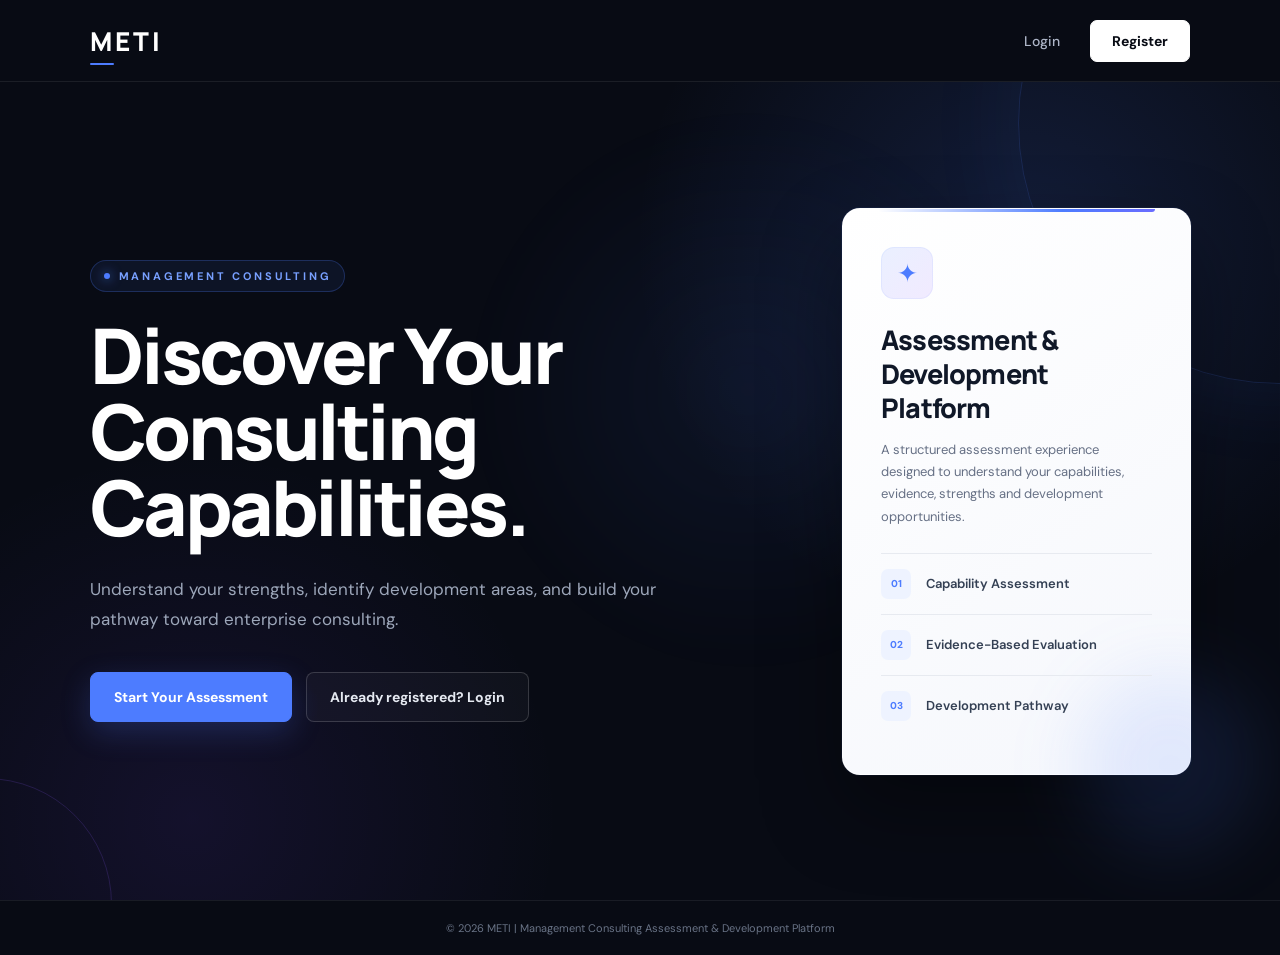
==== frontend/index.html @ 6ff43db6 "Initial commit - METI Assessment Platform" ====
<!DOCTYPE html>
<html lang="en">
<head>
    <meta charset="UTF-8">

    <meta name="viewport"
          content="width=device-width, initial-scale=1.0">

    <title>METI | Management Consulting Assessment</title>

    <link rel="stylesheet" href="style.css">
</head>

<body>

    <!-- Navigation -->
    <nav class="navbar">

        <div class="logo">
            METI
        </div>

        <div class="nav-links">
            <a href="login.html">Login</a>
            <a href="register.html" class="nav-button">
                Register
            </a>
        </div>

    </nav>


    <!-- Hero Section -->
    <main class="hero">

        <section class="hero-content">

            <p class="eyebrow">
                MANAGEMENT CONSULTING
            </p>

            <h1>
                Discover Your<br>
                Consulting Capabilities.
            </h1>

            <p class="hero-description">
                Understand your strengths, identify development
                areas, and build your pathway toward enterprise
                consulting.
            </p>

            <div class="hero-buttons">

                <a href="register.html" class="primary-button">
                    Start Your Assessment
                </a>

                <a href="login.html" class="secondary-button">
                    Already registered? Login
                </a>

            </div>

        </section>


        <!-- Right side information -->
        <section class="hero-card">

            <div class="card-icon">
                ✦
            </div>

            <h2>
                Assessment &<br>
                Development Platform
            </h2>

            <p>
                A structured assessment experience designed
                to understand your capabilities, evidence,
                strengths and development opportunities.
            </p>

            <div class="card-items">

                <div>
                    <strong>01</strong>
                    <span>Capability Assessment</span>
                </div>

                <div>
                    <strong>02</strong>
                    <span>Evidence-Based Evaluation</span>
                </div>

                <div>
                    <strong>03</strong>
                    <span>Development Pathway</span>
                </div>

            </div>

        </section>

    </main>


    <!-- Footer -->
    <footer>

        <p>
            © 2026 METI | Management Consulting
            Assessment & Development Platform
        </p>

    </footer>

</body>
</html>
---- frontend/style.css ----
/* =========================================================
   METI — LIGHT + DARK PREMIUM CONSULTING THEME
========================================================= */

@import url('https://fonts.googleapis.com/css2?family=DM+Sans:wght@400;500;600;700&family=Manrope:wght@500;600;700;800&display=swap');


/* =========================================================
   RESET
========================================================= */

* {
    margin: 0;
    padding: 0;
    box-sizing: border-box;
}

html {
    scroll-behavior: smooth;
}

body {
    font-family: "DM Sans", Arial, sans-serif;
    background: #080b14;
    color: #ffffff;
    min-height: 100vh;
    overflow-x: hidden;
}


/* =========================================================
   NAVBAR
========================================================= */

.navbar {
    height: 82px;

    display: flex;
    align-items: center;
    justify-content: space-between;

    padding: 0 7%;

    background: #080b14;

    border-bottom: 1px solid rgba(255,255,255,0.08);

    position: relative;
    z-index: 20;
}

.logo {
    font-family: "Manrope", sans-serif;

    font-size: 26px;

    font-weight: 800;

    letter-spacing: 3px;

    color: #ffffff;

    position: relative;
}


/* Small blue line under logo */

.logo::after {
    content: "";

    position: absolute;

    left: 0;
    bottom: -6px;

    width: 24px;
    height: 2px;

    background: #4d7cff;

    border-radius: 5px;
}


.nav-links {
    display: flex;

    align-items: center;

    gap: 30px;
}

.nav-links a {
    text-decoration: none;

    color: #aeb6c8;

    font-size: 14px;

    font-weight: 500;

    transition: 0.25s ease;
}

.nav-links a:hover {
    color: #ffffff;
}


/* Register button */

.nav-button {
    padding: 11px 21px;

    border-radius: 7px;

    background: #ffffff;

    color: #080b14 !important;

    font-weight: 700 !important;

    border: 1px solid #ffffff;

    transition: 0.25s ease;
}

.nav-button:hover {
    background: #4d7cff;

    border-color: #4d7cff;

    color: #ffffff !important;

    transform: translateY(-2px);
}


/* =========================================================
   HERO
========================================================= */

.hero {

    min-height: calc(100vh - 82px);

    display: flex;

    align-items: center;

    justify-content: space-between;

    gap: 90px;

    padding: 80px 7%;

    position: relative;

    overflow: hidden;

    background:
        radial-gradient(
            circle at 80% 20%,
            rgba(77,124,255,0.16),
            transparent 32%
        ),
        radial-gradient(
            circle at 15% 90%,
            rgba(125,72,255,0.10),
            transparent 28%
        ),
        #080b14;
}


/* =========================================================
   BACKGROUND GLOW
========================================================= */

.hero::before {

    content: "";

    position: absolute;

    width: 520px;
    height: 520px;

    right: -260px;
    top: -220px;

    border-radius: 50%;

    border: 1px solid rgba(77,124,255,0.16);

    box-shadow:
        0 0 100px rgba(77,124,255,0.08);

    pointer-events: none;
}


.hero::after {

    content: "";

    position: absolute;

    width: 250px;
    height: 250px;

    left: -140px;
    bottom: -130px;

    border-radius: 50%;

    border: 1px solid rgba(140,91,255,0.18);

    pointer-events: none;
}


/* =========================================================
   HERO CONTENT
========================================================= */

.hero-content {

    max-width: 670px;

    position: relative;

    z-index: 2;
}


/* =========================================================
   EYEBROW
========================================================= */

.eyebrow {

    display: inline-flex;

    align-items: center;

    gap: 9px;

    padding: 8px 13px;

    margin-bottom: 25px;

    border-radius: 30px;

    border: 1px solid rgba(77,124,255,0.25);

    background: rgba(77,124,255,0.08);

    color: #78a0ff;

    font-size: 11px;

    font-weight: 700;

    letter-spacing: 2.8px;
}

.eyebrow::before {

    content: "";

    width: 6px;
    height: 6px;

    border-radius: 50%;

    background: #4d7cff;

    box-shadow: 0 0 12px #4d7cff;
}


/* =========================================================
   MAIN HEADING
========================================================= */

.hero h1 {

    font-family: "Manrope", sans-serif;

    font-size: clamp(50px, 6vw, 82px);

    line-height: 0.99;

    letter-spacing: -3.5px;

    font-weight: 800;

    color: #ffffff;

    margin-bottom: 30px;
}


/* Blue accent word effect */

.hero h1::first-line {
    color: #ffffff;
}


.hero-description {

    max-width: 610px;

    font-size: 17px;

    line-height: 1.75;

    color: #9da7ba;

    margin-bottom: 38px;
}


/* =========================================================
   BUTTONS
========================================================= */

.hero-buttons {

    display: flex;

    align-items: center;

    gap: 14px;

    flex-wrap: wrap;
}


.primary-button,
.secondary-button {

    min-height: 50px;

    display: inline-flex;

    align-items: center;

    justify-content: center;

    padding: 0 23px;

    border-radius: 8px;

    text-decoration: none;

    font-size: 14px;

    font-weight: 700;

    transition: all 0.25s ease;
}


/* Main CTA */

.primary-button {

    background: #4d7cff;

    color: #ffffff;

    border: 1px solid #4d7cff;

    box-shadow:
        0 10px 30px rgba(77,124,255,0.22);
}

.primary-button:hover {

    background: #638dff;

    transform: translateY(-3px);

    box-shadow:
        0 15px 35px rgba(77,124,255,0.30);
}


/* Secondary CTA */

.secondary-button {

    background: rgba(255,255,255,0.03);

    color: #e5e9f1;

    border: 1px solid rgba(255,255,255,0.16);

    backdrop-filter: blur(10px);
}

.secondary-button:hover {

    background: rgba(255,255,255,0.08);

    border-color: rgba(255,255,255,0.30);

    transform: translateY(-2px);
}


/* =========================================================
   RIGHT SIDE CARD
========================================================= */

.hero-card {

    width: 420px;

    padding: 38px;

    position: relative;

    z-index: 3;

    background:
        linear-gradient(
            145deg,
            #ffffff 0%,
            #f5f7fc 100%
        );

    color: #101828;

    border: 1px solid rgba(255,255,255,0.8);

    border-radius: 18px;

    box-shadow:
        0 35px 80px rgba(0,0,0,0.38),
        0 0 0 1px rgba(77,124,255,0.08);

    transform: translateY(0);

    transition: 0.3s ease;
}

.hero-card:hover {

    transform: translateY(-6px);

    box-shadow:
        0 45px 90px rgba(0,0,0,0.45),
        0 0 45px rgba(77,124,255,0.08);
}


/* Blue glow behind card */

.hero-card::after {

    content: "";

    position: absolute;

    width: 180px;
    height: 180px;

    right: -70px;
    bottom: -80px;

    border-radius: 50%;

    background: rgba(77,124,255,0.12);

    filter: blur(35px);

    z-index: -1;
}


/* =========================================================
   CARD TOP ICON
========================================================= */

.card-icon {

    width: 52px;
    height: 52px;

    display: flex;

    align-items: center;
    justify-content: center;

    border-radius: 13px;

    background:
        linear-gradient(
            135deg,
            #eaf0ff,
            #f1eaff
        );

    color: #4d7cff;

    font-size: 25px;

    margin-bottom: 24px;

    box-shadow:
        inset 0 0 0 1px rgba(77,124,255,0.08);
}


/* =========================================================
   CARD HEADING
========================================================= */

.hero-card h2 {

    font-family: "Manrope", sans-serif;

    font-size: 27px;

    line-height: 1.25;

    letter-spacing: -0.8px;

    font-weight: 800;

    color: #101828;

    margin-bottom: 15px;
}


.hero-card > p {

    font-size: 13px;

    line-height: 1.7;

    color: #667085;

    margin-bottom: 25px;
}


/* =========================================================
   CARD ITEMS
========================================================= */

.card-items {

    display: flex;

    flex-direction: column;

    gap: 0;
}


.card-items div {

    display: flex;

    align-items: center;

    gap: 15px;

    padding: 15px 0;

    border-top: 1px solid #e7eaf0;
}


.card-items strong {

    width: 30px;
    height: 30px;

    flex-shrink: 0;

    display: flex;

    align-items: center;
    justify-content: center;

    border-radius: 7px;

    background: #eef3ff;

    color: #4d7cff;

    font-size: 10px;

    font-weight: 800;
}


.card-items span {

    color: #344054;

    font-size: 13px;

    font-weight: 600;
}


/* =========================================================
   PREMIUM ACCENT LINE
========================================================= */

.hero-card::before {

    content: "";

    position: absolute;

    top: 0;
    left: 35px;
    right: 35px;

    height: 3px;

    background:
        linear-gradient(
            90deg,
            #4d7cff,
            #875cff
        );

    border-radius: 0 0 8px 8px;
}


/* =========================================================
   FOOTER
========================================================= */

footer {

    padding: 20px 7%;

    text-align: center;

    background: #080b14;

    border-top: 1px solid rgba(255,255,255,0.07);

    color: #697386;

    font-size: 11px;
}


/* =========================================================
   RESPONSIVE — TABLET
========================================================= */

@media (max-width: 1000px) {

    .hero {

        flex-direction: column;

        align-items: flex-start;

        gap: 55px;

        padding-top: 65px;
    }

    .hero-card {

        width: 100%;

        max-width: 520px;

        align-self: center;
    }
}


/* =========================================================
   RESPONSIVE — MOBILE
========================================================= */

@media (max-width: 600px) {

    .navbar {

        height: 70px;

        padding: 0 5%;
    }

    .logo {

        font-size: 22px;
    }

    .nav-links {

        gap: 13px;
    }

    .nav-links a {

        font-size: 12px;
    }

    .nav-button {

        padding: 9px 14px;
    }

    .hero {

        padding: 55px 5%;

        min-height: auto;
    }

    .hero h1 {

        font-size: 49px;

        letter-spacing: -2px;
    }

    .hero-description {

        font-size: 15px;
    }

    .hero-card {

        padding: 30px;

        border-radius: 15px;
    }

    .hero-card h2 {

        font-size: 24px;
    }

    .hero-buttons {

        width: 100%;

        flex-direction: column;

        align-items: stretch;
    }

    .primary-button,
    .secondary-button {

        width: 100%;
    }
}

/* =========================================================
   PREMIUM BACKGROUND ANIMATIONS
========================================================= */


/* ---------------------------------------------------------
   ANIMATED GRID
--------------------------------------------------------- */

body::before {

    content: "";

    position: fixed;

    inset: 0;

    pointer-events: none;

    z-index: 0;

    opacity: 0.16;

    background-image:
        linear-gradient(
            rgba(77, 124, 255, 0.08) 1px,
            transparent 1px
        ),
        linear-gradient(
            90deg,
            rgba(77, 124, 255, 0.08) 1px,
            transparent 1px
        );

    background-size: 70px 70px;

    mask-image: linear-gradient(
        to bottom,
        black 0%,
        transparent 85%
    );

    animation: gridMove 18s linear infinite;
}


@keyframes gridMove {

    0% {
        transform: translateY(0);
    }

    100% {
        transform: translateY(70px);
    }
}


/* ---------------------------------------------------------
   SLOW MOVING AMBIENT GLOW
--------------------------------------------------------- */

body::after {

    content: "";

    position: fixed;

    width: 600px;
    height: 600px;

    border-radius: 50%;

    top: 10%;
    left: 35%;

    pointer-events: none;

    z-index: 0;

    background:
        radial-gradient(
            circle,
            rgba(77, 124, 255, 0.08),
            transparent 65%
        );

    filter: blur(20px);

    animation: ambientGlow 12s ease-in-out infinite alternate;
}


@keyframes ambientGlow {

    0% {
        transform: translate(-120px, -40px) scale(0.9);
        opacity: 0.5;
    }

    50% {
        transform: translate(80px, 60px) scale(1.1);
        opacity: 0.9;
    }

    100% {
        transform: translate(-30px, 100px) scale(0.95);
        opacity: 0.6;
    }
}


/* =========================================================
   HERO — ANIMATED RINGS
========================================================= */

.hero::before {

    animation:
        ringFloat 14s ease-in-out infinite,
        ringRotate 30s linear infinite;

    transform-origin: center;
}


@keyframes ringFloat {

    0% {
        transform: translate(0, 0) scale(1);
    }

    50% {
        transform: translate(-40px, 35px) scale(1.08);
    }

    100% {
        transform: translate(0, 0) scale(1);
    }
}


@keyframes ringRotate {

    from {
        rotate: 0deg;
    }

    to {
        rotate: 360deg;
    }
}


/* =========================================================
   SECOND FLOATING RING
========================================================= */

.hero::after {

    animation: secondRing 10s ease-in-out infinite alternate;

}


@keyframes secondRing {

    0% {
        transform: translate(0, 0) scale(1);
        opacity: 0.35;
    }

    50% {
        transform: translate(80px, -40px) scale(1.15);
        opacity: 0.65;
    }

    100% {
        transform: translate(20px, 30px) scale(0.9);
        opacity: 0.3;
    }
}


/* =========================================================
   HERO CARD — FLOATING ANIMATION
========================================================= */

.hero-card {

    animation: cardFloat 6s ease-in-out infinite;
}


@keyframes cardFloat {

    0% {
        transform: translateY(0);
    }

    50% {
        transform: translateY(-8px);
    }

    100% {
        transform: translateY(0);
    }
}


/* ---------------------------------------------------------
   Stop floating when user hovers
--------------------------------------------------------- */

.hero-card:hover {

    animation-play-state: paused;

    transform: translateY(-8px);
}


/* =========================================================
   CARD TOP LINE — MOVING LIGHT
========================================================= */

.hero-card::before {

    background:
        linear-gradient(
            90deg,
            transparent,
            #4d7cff,
            #875cff,
            transparent
        );

    background-size: 200% 100%;

    animation: lightSweep 3s linear infinite;
}


@keyframes lightSweep {

    0% {
        background-position: 200% 0;
    }

    100% {
        background-position: -200% 0;
    }
}


/* =========================================================
   ICON — SOFT PULSE
========================================================= */

.card-icon {

    animation: iconPulse 4s ease-in-out infinite;
}


@keyframes iconPulse {

    0% {
        box-shadow:
            0 0 0 0 rgba(77, 124, 255, 0.12);
    }

    50% {
        box-shadow:
            0 0 0 10px rgba(77, 124, 255, 0);
    }

    100% {
        box-shadow:
            0 0 0 0 rgba(77, 124, 255, 0);
    }
}


/* =========================================================
   EYEBROW DOT — PULSE
========================================================= */

.eyebrow::before {

    animation: dotPulse 2s ease-in-out infinite;
}


@keyframes dotPulse {

    0%,
    100% {
        transform: scale(1);

        opacity: 1;

        box-shadow:
            0 0 8px #4d7cff;
    }

    50% {
        transform: scale(1.6);

        opacity: 0.5;

        box-shadow:
            0 0 18px #4d7cff;
    }
}


/* =========================================================
   PRIMARY BUTTON — SOFT GLOW
========================================================= */

.primary-button {

    position: relative;

    overflow: hidden;
}


/* Moving shine */

.primary-button::after {

    content: "";

    position: absolute;

    top: 0;
    left: -120%;

    width: 70%;
    height: 100%;

    background:
        linear-gradient(
            90deg,
            transparent,
            rgba(255,255,255,0.22),
            transparent
        );

    transform: skewX(-20deg);

    animation: buttonShine 4s ease-in-out infinite;
}


@keyframes buttonShine {

    0% {
        left: -120%;
    }

    35% {
        left: 130%;
    }

    100% {
        left: 130%;
    }
}


/* =========================================================
   HEADING SUBTLE ENTRY
========================================================= */

.hero-content {

    animation: heroEntry 1s ease-out both;
}


@keyframes heroEntry {

    from {
        opacity: 0;

        transform:
            translateY(25px);
    }

    to {
        opacity: 1;

        transform:
            translateY(0);
    }
}


/* =========================================================
   CARD ENTRY
========================================================= */

.hero-card {

    animation:
        cardEntry 1s ease-out 0.25s both,
        cardFloat 6s ease-in-out 1.25s infinite;
}


@keyframes cardEntry {

    from {
        opacity: 0;

        transform:
            translateY(35px)
            scale(0.96);
    }

    to {
        opacity: 1;

        transform:
            translateY(0)
            scale(1);
    }
}


/* =========================================================
   CARD ITEMS HOVER
========================================================= */

.card-items div {

    transition:
        background 0.25s ease,
        padding-left 0.25s ease;
}


.card-items div:hover {

    background: rgba(77, 124, 255, 0.035);

    padding-left: 8px;
}


/* =========================================================
   SECONDARY BUTTON GLASS EFFECT
========================================================= */

.secondary-button {

    position: relative;

    overflow: hidden;
}


.secondary-button::before {

    content: "";

    position: absolute;

    inset: 0;

    background:
        linear-gradient(
            120deg,
            transparent 20%,
            rgba(255,255,255,0.08),
            transparent 80%
        );

    transform: translateX(-100%);

    transition: 0.5s ease;
}


.secondary-button:hover::before {

    transform: translateX(100%);
}


/* =========================================================
   REDUCED MOTION ACCESSIBILITY
========================================================= */

@media (prefers-reduced-motion: reduce) {

    *,
    *::before,
    *::after {

        animation-duration: 0.01ms !important;

        animation-iteration-count: 1 !important;

        scroll-behavior: auto !important;

        transition-duration: 0.01ms !important;
    }
}

/* =========================================================
   AUTHENTICATION PAGES / Register page css

========================================================= */


/* ---------------------------------------------------------
   AUTH PAGE
--------------------------------------------------------- */

.auth-page {
    background:
        radial-gradient(
            circle at 15% 40%,
            rgba(77,124,255,0.10),
            transparent 30%
        ),
        radial-gradient(
            circle at 90% 80%,
            rgba(135,92,255,0.08),
            transparent 30%
        ),
        #080b14;

    min-height: 100vh;
}


/* ---------------------------------------------------------
   AUTH LOGO
--------------------------------------------------------- */

.auth-logo {
    font-family: "Manrope", sans-serif;

    font-size: 26px;

    font-weight: 800;

    letter-spacing: 3px;

    color: #ffffff;

    text-decoration: none;

    position: relative;
}

.auth-logo::after {
    content: "";

    position: absolute;

    left: 0;
    bottom: -6px;

    width: 24px;
    height: 2px;

    background: #4d7cff;

    border-radius: 5px;
}


/* ---------------------------------------------------------
   AUTH NAV QUESTION
--------------------------------------------------------- */

.auth-question {
    color: #8f99ad;

    font-size: 13px;
}


/* ---------------------------------------------------------
   AUTH CONTAINER
--------------------------------------------------------- */

.auth-container {

    min-height: calc(100vh - 82px);

    display: flex;

    align-items: center;

    justify-content: center;

    padding: 60px 7%;

    position: relative;

    overflow: hidden;
}


/* Decorative circle */

.auth-container::before {

    content: "";

    position: absolute;

    width: 450px;
    height: 450px;

    border: 1px solid rgba(77,124,255,0.12);

    border-radius: 50%;

    right: -220px;
    top: 20px;

    animation: authRing 16s linear infinite;
}

@keyframes authRing {

    from {
        transform: rotate(0deg);
    }

    to {
        transform: rotate(360deg);
    }
}


/* ---------------------------------------------------------
   AUTH WRAPPER
--------------------------------------------------------- */

.auth-wrapper {

    width: 100%;

    max-width: 1100px;

    display: grid;

    grid-template-columns: 1fr 440px;

    gap: 90px;

    align-items: center;

    position: relative;

    z-index: 2;
}


/* ---------------------------------------------------------
   INTRO
--------------------------------------------------------- */

.auth-intro {

    max-width: 600px;
}

.auth-intro h1 {

    font-family: "Manrope", sans-serif;

    font-size: clamp(48px, 5vw, 68px);

    line-height: 1.02;

    letter-spacing: -3px;

    font-weight: 800;

    margin-bottom: 25px;
}

.auth-intro h1 span {

    background:
        linear-gradient(
            90deg,
            #4d7cff,
            #875cff
        );

    -webkit-background-clip: text;

    -webkit-text-fill-color: transparent;
}

.auth-description {

    max-width: 540px;

    color: #9da7ba;

    font-size: 16px;

    line-height: 1.75;

    margin-bottom: 38px;
}


/* ---------------------------------------------------------
   FEATURES
--------------------------------------------------------- */

.auth-features {

    display: flex;

    flex-direction: column;

    gap: 22px;
}

.auth-feature {

    display: flex;

    align-items: flex-start;

    gap: 17px;
}

.feature-number {

    width: 34px;
    height: 34px;

    flex-shrink: 0;

    display: flex;

    align-items: center;

    justify-content: center;

    border-radius: 8px;

    background: rgba(77,124,255,0.09);

    border: 1px solid rgba(77,124,255,0.18);

    color: #78a0ff;

    font-size: 10px;

    font-weight: 800;
}

.auth-feature strong {

    display: block;

    color: #e9edf5;

    font-size: 14px;

    margin-bottom: 5px;
}

.auth-feature p {

    color: #778196;

    font-size: 12px;

    line-height: 1.5;
}


/* ---------------------------------------------------------
   AUTH CARD
--------------------------------------------------------- */

.auth-card {

    background:
        linear-gradient(
            145deg,
            #ffffff,
            #f4f6fb
        );

    color: #101828;

    border-radius: 18px;

    padding: 38px;

    border: 1px solid rgba(255,255,255,0.8);

    box-shadow:
        0 35px 80px rgba(0,0,0,0.40);

    position: relative;

    animation: authCardEntry 0.7s ease-out both;
}

@keyframes authCardEntry {

    from {
        opacity: 0;

        transform:
            translateY(25px)
            scale(0.97);
    }

    to {
        opacity: 1;

        transform:
            translateY(0)
            scale(1);
    }
}


/* top gradient line */

.auth-card::before {

    content: "";

    position: absolute;

    top: 0;

    left: 35px;
    right: 35px;

    height: 3px;

    border-radius: 0 0 8px 8px;

    background:
        linear-gradient(
            90deg,
            #4d7cff,
            #875cff
        );
}


/* ---------------------------------------------------------
   AUTH HEADER
--------------------------------------------------------- */

.auth-card-header {

    margin-bottom: 28px;
}

.auth-icon {

    width: 45px;
    height: 45px;

    display: flex;

    align-items: center;
    justify-content: center;

    border-radius: 11px;

    background: #edf2ff;

    color: #4d7cff;

    font-size: 21px;

    margin-bottom: 20px;
}

.auth-card-header h2 {

    font-family: "Manrope", sans-serif;

    font-size: 26px;

    letter-spacing: -0.7px;

    margin-bottom: 7px;
}

.auth-card-header p {

    color: #667085;

    font-size: 13px;
}


/* ---------------------------------------------------------
   FORM
--------------------------------------------------------- */

.form-group {

    margin-bottom: 18px;
}

.form-group label {

    display: block;

    margin-bottom: 7px;

    color: #344054;

    font-size: 13px;

    font-weight: 600;
}

.form-group input {

    width: 100%;

    height: 46px;

    padding: 0 14px;

    border-radius: 7px;

    border: 1px solid #d0d5dd;

    background: #ffffff;

    color: #101828;

    font-family: inherit;

    font-size: 13px;

    outline: none;

    transition: 0.2s ease;
}

.form-group input:focus {

    border-color: #4d7cff;

    box-shadow:
        0 0 0 3px rgba(77,124,255,0.10);
}

.form-group input::placeholder {

    color: #98a2b3;
}

.form-group small {

    display: block;

    margin-top: 5px;

    color: #98a2b3;

    font-size: 10px;
}


/* ---------------------------------------------------------
   CHECKBOX
--------------------------------------------------------- */

.checkbox-group {

    display: flex;

    align-items: flex-start;

    gap: 9px;

    margin: 20px 0;
}

.checkbox-group input {

    margin-top: 3px;

    accent-color: #4d7cff;
}

.checkbox-group label {

    color: #667085;

    font-size: 11px;

    line-height: 1.5;
}


/* ---------------------------------------------------------
   MESSAGES
--------------------------------------------------------- */

.form-message {

    display: none;

    padding: 10px 12px;

    border-radius: 7px;

    margin-bottom: 15px;

    font-size: 12px;

    line-height: 1.5;
}

.error-message {

    background: #fff0f0;

    color: #c62828;

    border: 1px solid #ffd5d5;
}

.success-message {

    background: #effaf3;

    color: #16803c;

    border: 1px solid #c9efd7;
}


/* ---------------------------------------------------------
   SUBMIT BUTTON
--------------------------------------------------------- */

.auth-submit {

    width: 100%;

    height: 48px;

    border: none;

    border-radius: 8px;

    background: #4d7cff;

    color: #ffffff;

    font-family: inherit;

    font-size: 14px;

    font-weight: 700;

    cursor: pointer;

    box-shadow:
        0 10px 25px rgba(77,124,255,0.22);

    transition: 0.25s ease;
}

.auth-submit:hover {

    background: #638dff;

    transform: translateY(-2px);

    box-shadow:
        0 15px 30px rgba(77,124,255,0.28);
}

.auth-submit:disabled {

    opacity: 0.6;

    cursor: not-allowed;

    transform: none;
}


/* ---------------------------------------------------------
   AUTH FOOTER
--------------------------------------------------------- */

.auth-footer {

    text-align: center;

    margin-top: 22px;

    color: #98a2b3;

    font-size: 12px;
}

.auth-footer a {

    color: #4d7cff;

    font-weight: 700;

    text-decoration: none;
}

.auth-footer a:hover {

    text-decoration: underline;
}


/* ---------------------------------------------------------
   MOBILE
--------------------------------------------------------- */

@media (max-width: 900px) {

    .auth-wrapper {

        grid-template-columns: 1fr;

        gap: 50px;

        max-width: 550px;
    }

    .auth-intro {

        text-align: center;

        max-width: none;
    }

    .auth-description {

        margin-left: auto;

        margin-right: auto;
    }

    .auth-feature {

        text-align: left;
    }

    .auth-card {

        width: 100%;
    }
}


@media (max-width: 600px) {

    .auth-question {

        display: none;
    }

    .auth-container {

        padding: 45px 5%;
    }

    .auth-intro h1 {

        font-size: 46px;

        letter-spacing: -2px;
    }

    .auth-card {

        padding: 28px;
    }
}
/* =========================================================
   CONSENT PAGE
========================================================= */

.consent-item {
    padding: 16px 0;
    border-bottom: 1px solid #e7eaf0;
}

.consent-title {
    display: flex;
    align-items: flex-start;
    gap: 10px;
}

.consent-title input {
    margin-top: 3px;
    accent-color: #4d7cff;
    flex-shrink: 0;
}

.consent-title label {
    color: #344054;
    font-size: 13px;
    font-weight: 700;
    cursor: pointer;
}

.consent-item p {
    margin-top: 8px;
    margin-left: 24px;
    color: #667085;
    font-size: 11px;
    line-height: 1.6;
}

.consent-notice {
    margin: 20px 0;
    padding: 12px 14px;
    border-radius: 8px;
    background: #f5f7ff;
    border: 1px solid #e0e7ff;
}

.consent-notice strong {
    display: block;
    color: #4d7cff;
    font-size: 12px;
    margin-bottom: 4px;
}

.consent-notice p {
    color: #667085;
    font-size: 11px;
    line-height: 1.5;
}

/* =========================================================
   LOGIN PAGE
========================================================= */

.login-page .auth-wrapper {
    max-width: 1100px;
}


/* LOGIN CARD */

.login-card {
    max-width: 480px;
    width: 100%;
    justify-self: end;
}


/* PASSWORD LABEL */

.password-label-row {
    display: flex;
    align-items: center;
    justify-content: space-between;
    gap: 10px;
}

.password-hint {
    color: #98a2b3;
    font-size: 9px;
    font-weight: 500;
}


/* LOGIN ICON */

.login-card .auth-icon {
    animation:
        profileIconPulse 3s ease-in-out infinite,
        loginArrow 2.5s ease-in-out infinite;
}


/* LOGIN BUTTON */

.login-card .auth-submit {
    position: relative;
    overflow: hidden;
}

.login-card .auth-submit::after {
    content: "";

    position: absolute;

    top: 0;
    left: -100%;

    width: 60%;
    height: 100%;

    background: linear-gradient(
        90deg,
        transparent,
        rgba(255,255,255,0.25),
        transparent
    );

    transform: skewX(-20deg);

    animation: loginShine 3.5s ease-in-out infinite;
}


/* LOGIN ANIMATIONS */

@keyframes loginArrow {

    0%,
    100% {
        transform: translateX(0);
    }

    50% {
        transform: translateX(3px);
    }

}

@keyframes loginShine {

    0% {
        left: -100%;
    }

    45%,
    100% {
        left: 140%;
    }

}


/* MOBILE */

@media (max-width: 900px) {

    .login-card {
        justify-self: center;
        max-width: 520px;
    }

}
/* =========================================================
   PROFILE PAGE
========================================================= */

.profile-container {
    position: relative;
    z-index: 2;
    min-height: calc(100vh - 76px);
    padding: 55px 7%;
    display: flex;
    justify-content: center;
}

.profile-wrapper {
    width: 100%;
    max-width: 1180px;

    display: grid;
    grid-template-columns: 0.85fr 1.15fr;

    gap: 70px;
    align-items: center;
}


/* =========================================================
   LEFT SIDE
========================================================= */

.profile-intro {
    position: relative;
    z-index: 3;
    animation: profileIntroIn 0.9s ease forwards;
}

.profile-intro h1 {
    font-size: clamp(42px, 5vw, 68px);
    line-height: 1.03;
    letter-spacing: -2px;
    margin: 15px 0 22px;
    color: #ffffff;
}

.profile-intro h1 span {
    background: linear-gradient(
        90deg,
        #4d7cff,
        #8b5cf6,
        #b56cff
    );

    -webkit-background-clip: text;
    background-clip: text;
    color: transparent;
}

.profile-description {
    max-width: 480px;
    color: #9aa4b5;
    font-size: 14px;
    line-height: 1.8;
}


/* =========================================================
   PROFILE STEPS
========================================================= */

.profile-steps {
    margin-top: 38px;
}

.profile-step {
    display: flex;
    gap: 15px;
    margin-bottom: 25px;
    opacity: 0.7;
    transition: 0.3s ease;
}

.profile-step:hover {
    opacity: 1;
    transform: translateX(5px);
}

.profile-step.active {
    opacity: 1;
}

.step-number {
    width: 38px;
    height: 38px;

    flex-shrink: 0;

    display: flex;
    align-items: center;
    justify-content: center;

    border-radius: 10px;

    background: rgba(77,124,255,0.12);
    border: 1px solid rgba(77,124,255,0.25);

    color: #6f92ff;

    font-size: 11px;
    font-weight: 800;
}

.profile-step strong {
    color: #ffffff;
    font-size: 13px;
}

.profile-step p {
    margin-top: 4px;
    color: #737e91;
    font-size: 11px;
    line-height: 1.5;
}


/* =========================================================
   PROFILE PROGRESS
========================================================= */

.profile-progress {
    margin-top: 35px;
    max-width: 400px;
}

.progress-top {
    display: flex;
    justify-content: space-between;

    margin-bottom: 8px;

    color: #8994a7;
    font-size: 11px;
}

.progress-bar {
    width: 100%;
    height: 5px;

    background: rgba(255,255,255,0.08);
    border-radius: 20px;
    overflow: hidden;
}

.progress-fill {
    width: 8%;
    height: 100%;

    background: linear-gradient(
        90deg,
        #4d7cff,
        #8b5cf6
    );

    border-radius: inherit;

    animation: progressPulse 2.5s ease-in-out infinite;
}


/* =========================================================
   PROFILE CARD
========================================================= */

.profile-card {
    position: relative;
    z-index: 5;

    background:
        linear-gradient(
            145deg,
            #ffffff,
            #f7f8fc
        );

    border: 1px solid rgba(255,255,255,0.7);

    border-radius: 18px;

    padding: 32px;

    box-shadow:
        0 30px 80px rgba(0,0,0,0.35),
        0 10px 30px rgba(77,124,255,0.08);

    overflow: hidden;

    animation:
        profileCardIn 0.9s ease forwards,
        profileCardFloat 7s ease-in-out infinite 1s;
}

.profile-card::before {
    content: "";

    position: absolute;

    top: 0;
    left: 0;
    right: 0;

    height: 3px;

    background: linear-gradient(
        90deg,
        #4d7cff,
        #8b5cf6,
        #b56cff,
        #4d7cff
    );

    background-size: 200% 100%;

    animation: profileLine 5s linear infinite;
}


/* =========================================================
   CARD HEADER
========================================================= */

.profile-card-header {
    display: flex;
    align-items: center;
    gap: 14px;

    margin-bottom: 25px;
}

.profile-icon {
    width: 44px;
    height: 44px;

    border-radius: 12px;

    display: flex;
    align-items: center;
    justify-content: center;

    background:
        linear-gradient(
            135deg,
            #4d7cff,
            #8b5cf6
        );

    color: white;

    font-size: 18px;

    box-shadow:
        0 8px 20px rgba(77,124,255,0.25);

    animation: profileIconPulse 3s ease-in-out infinite;
}

.profile-card-header h2 {
    margin: 0;

    color: #111827;
    font-size: 21px;
}

.profile-card-header p {
    margin-top: 4px;

    color: #667085;
    font-size: 11px;
}


/* =========================================================
   FORM SECTIONS
========================================================= */

.form-section {
    padding: 20px 0;

    border-bottom: 1px solid #e7eaf0;
}

.form-section:first-of-type {
    padding-top: 0;
}

.section-label {
    margin-bottom: 15px;

    color: #4d7cff;

    font-size: 10px;
    font-weight: 800;

    letter-spacing: 1.4px;
}


/* =========================================================
   FORM ROW
========================================================= */

.form-row {
    display: grid;
    grid-template-columns: 1fr 1fr;
    gap: 15px;
}


/* =========================================================
   TEXTAREA
========================================================= */

.form-group textarea {
    width: 100%;

    padding: 12px 13px;

    border: 1px solid #d9dee8;
    border-radius: 8px;

    background: #ffffff;

    color: #344054;

    font-family: inherit;
    font-size: 12px;

    resize: vertical;

    outline: none;

    transition: 0.25s ease;
}

.form-group textarea:focus {
    border-color: #4d7cff;

    box-shadow:
        0 0 0 3px rgba(77,124,255,0.10);
}


/* =========================================================
   RESUME UPLOAD
========================================================= */

.resume-upload {
    display: flex;
    align-items: center;
    gap: 13px;

    padding: 15px;

    border: 1px dashed #bfc7d8;
    border-radius: 10px;

    background: #fafbff;

    cursor: pointer;

    transition: 0.3s ease;
}

.resume-upload:hover {
    border-color: #4d7cff;

    background: #f5f7ff;

    transform: translateY(-2px);
}

.upload-icon {
    width: 38px;
    height: 38px;

    flex-shrink: 0;

    display: flex;
    align-items: center;
    justify-content: center;

    border-radius: 9px;

    background: #eef2ff;

    color: #4d7cff;

    font-size: 18px;
    font-weight: bold;
}

.resume-upload strong {
    color: #344054;
    font-size: 12px;
}

.resume-upload p {
    margin-top: 3px;

    color: #8a94a6;
    font-size: 10px;
}

.upload-button {
    margin-left: auto;

    padding: 8px 11px;

    border-radius: 7px;

    background: #111827;

    color: #ffffff;

    font-size: 10px;
    font-weight: 700;
}

.resume-name {
    margin-top: 8px;

    color: #4d7cff;

    font-size: 10px;
    font-weight: 600;
}


/* =========================================================
   SUBMIT
========================================================= */

.profile-submit {
    margin-top: 22px;
}


/* =========================================================
   ANIMATIONS
========================================================= */

@keyframes profileIntroIn {

    from {
        opacity: 0;
        transform: translateX(-30px);
    }

    to {
        opacity: 1;
        transform: translateX(0);
    }

}


@keyframes profileCardIn {

    from {
        opacity: 0;
        transform: translateY(30px) scale(0.98);
    }

    to {
        opacity: 1;
        transform: translateY(0) scale(1);
    }

}


@keyframes profileCardFloat {

    0%,
    100% {
        transform: translateY(0);
    }

    50% {
        transform: translateY(-5px);
    }

}


@keyframes profileLine {

    0% {
        background-position: 0% 50%;
    }

    100% {
        background-position: 200% 50%;
    }

}


@keyframes profileIconPulse {

    0%,
    100% {
        box-shadow:
            0 8px 20px rgba(77,124,255,0.25);
    }

    50% {
        box-shadow:
            0 8px 30px rgba(77,124,255,0.45);
    }

}


@keyframes progressPulse {

    0%,
    100% {
        opacity: 0.7;
    }

    50% {
        opacity: 1;
    }

}


/* =========================================================
   RESPONSIVE
========================================================= */

@media (max-width: 900px) {

    .profile-wrapper {
        grid-template-columns: 1fr;
        gap: 40px;
    }

    .profile-intro {
        text-align: center;
    }

    .profile-description {
        margin: auto;
    }

    .profile-progress {
        margin-left: auto;
        margin-right: auto;
    }

    .profile-step {
        text-align: left;
    }

}


@media (max-width: 600px) {

    .profile-container {
        padding: 35px 20px;
    }

    .profile-card {
        padding: 22px;
    }

    .form-row {
        grid-template-columns: 1fr;
    }

    .profile-intro h1 {
        font-size: 42px;
    }

    .upload-button {
        display: none;
    }

}
/* =========================================================
   METI - ADAPTIVE ASSESSMENT
   ========================================================= */

.assessment-page {
    min-height: 100vh;
    background:
        radial-gradient(
            circle at 15% 10%,
            rgba(70, 100, 255, 0.13),
            transparent 30%
        ),
        radial-gradient(
            circle at 85% 30%,
            rgba(120, 70, 255, 0.12),
            transparent 30%
        ),
        #080b14;
}

.assessment-nav-right {
    display: flex;
    align-items: center;
    gap: 22px;
}

.assessment-nav-label {
    font-size: 11px;
    letter-spacing: 2px;
    font-weight: 700;
    color: #8994ad;
}

.assessment-secure {
    font-size: 12px;
    color: #8bd5a9;
    padding: 7px 12px;
    border: 1px solid rgba(139, 213, 169, 0.2);
    border-radius: 20px;
    background: rgba(139, 213, 169, 0.06);
}

.assessment-container {
    width: 100%;
    padding: 55px 24px 80px;
}

.assessment-shell {
    width: min(1050px, 100%);
    margin: 0 auto;
}


/* HERO */

.assessment-hero {
    display: flex;
    justify-content: space-between;
    align-items: flex-end;
    gap: 40px;
    margin-bottom: 28px;
}

.assessment-hero h1 {
    margin: 8px 0 12px;
    font-size: clamp(32px, 4vw, 50px);
    line-height: 1.05;
    letter-spacing: -1.8px;
    color: #f7f8fc;
}

.assessment-hero h1 span {
    display: block;
    background: linear-gradient(
        90deg,
        #6c8cff,
        #a66cff
    );
    -webkit-background-clip: text;
    -webkit-text-fill-color: transparent;
}

.assessment-subtitle {
    max-width: 650px;
    margin: 0;
    color: #9da7bd;
    font-size: 15px;
    line-height: 1.7;
}

.assessment-status {
    min-width: 230px;
    display: flex;
    align-items: center;
    gap: 12px;
    padding: 14px 17px;
    border: 1px solid rgba(255,255,255,0.08);
    background: rgba(255,255,255,0.035);
    border-radius: 14px;
}

.status-dot {
    width: 9px;
    height: 9px;
    border-radius: 50%;
    background: #72d49a;
    box-shadow: 0 0 14px rgba(114,212,154,0.8);
}

.assessment-status strong,
.assessment-status span {
    display: block;
}

.assessment-status strong {
    color: #f4f6fb;
    font-size: 14px;
}

.assessment-status span {
    margin-top: 3px;
    color: #7f8aa2;
    font-size: 11px;
}


/* RESUME INSIGHT */

.resume-insight {
    display: flex;
    gap: 16px;
    align-items: center;
    padding: 19px 21px;
    margin-bottom: 18px;
    border-radius: 17px;
    border: 1px solid rgba(112, 139, 255, 0.20);
    background:
        linear-gradient(
            100deg,
            rgba(70, 98, 255, 0.12),
            rgba(130, 83, 255, 0.07)
        );
    box-shadow:
        0 15px 40px rgba(0,0,0,0.18);
}

.insight-icon {
    width: 42px;
    height: 42px;
    flex-shrink: 0;
    display: grid;
    place-items: center;
    border-radius: 12px;
    color: #91a7ff;
    background: rgba(100,125,255,0.12);
    border: 1px solid rgba(100,125,255,0.18);
    font-size: 19px;
}

.insight-label {
    font-size: 9px;
    letter-spacing: 1.7px;
    font-weight: 800;
    color: #7f9aff;
}

.insight-content h3 {
    margin: 4px 0 3px;
    font-size: 14px;
    color: #edf0f8;
}

.insight-content p {
    margin: 0;
    font-size: 12px;
    line-height: 1.5;
    color: #8994aa;
}


/* PROGRESS */

.assessment-progress-card {
    padding: 17px 20px;
    margin-bottom: 18px;
    border-radius: 16px;
    background: rgba(255,255,255,0.035);
    border: 1px solid rgba(255,255,255,0.07);
}

.progress-info {
    display: flex;
    justify-content: space-between;
    align-items: center;
    margin-bottom: 10px;
}

.progress-small {
    display: block;
    font-size: 9px;
    letter-spacing: 1.5px;
    color: #77839b;
    margin-bottom: 3px;
}

.progress-info strong {
    color: #edf0f7;
    font-size: 13px;
}

#progressText {
    color: #8199ff;
}

.progress-track {
    height: 5px;
    overflow: hidden;
    border-radius: 10px;
    background: rgba(255,255,255,0.07);
}

.assessment-progress-fill {
    width: 17%;
    height: 100%;
    border-radius: 10px;
    background: linear-gradient(
        90deg,
        #4d78ff,
        #8a5cff
    );
    box-shadow: 0 0 15px rgba(90,110,255,0.5);
    transition: width 0.5s ease;
}


/* QUESTION CARD */

.question-card {
    position: relative;
    overflow: hidden;
    padding: 38px 42px 35px;
    border-radius: 24px;
    background:
        radial-gradient(
            circle at 90% 0%,
            rgba(100,120,255,0.07),
            transparent 28%
        ),
        #f8f9fc;
    box-shadow:
        0 35px 80px rgba(0,0,0,0.30);
}

.question-card::before {
    content: "";
    position: absolute;
    top: 0;
    left: 0;
    right: 0;
    height: 3px;
    background: linear-gradient(
        90deg,
        #4d78ff,
        #945cff
    );
}

.question-top {
    display: flex;
    justify-content: space-between;
    align-items: center;
    gap: 15px;
}

.competency-badge {
    display: inline-flex;
    align-items: center;
    gap: 8px;
    padding: 8px 12px;
    border-radius: 20px;
    color: #4e6fe2;
    background: #edf2ff;
    border: 1px solid #d8e1ff;
    font-size: 11px;
    font-weight: 800;
}

.competency-badge span:first-child {
    font-size: 8px;
}

.question-type {
    font-size: 9px;
    letter-spacing: 1.5px;
    font-weight: 800;
    color: #929aab;
}

.question-number {
    margin-top: 28px;
    color: #9ba3b3;
    font-size: 10px;
    letter-spacing: 2px;
    font-weight: 800;
}

.question-number span {
    color: #5b79e8;
}

.question-card h2 {
    max-width: 850px;
    margin: 9px 0 10px;
    color: #131a2a;
    font-size: clamp(24px, 3vw, 34px);
    line-height: 1.25;
    letter-spacing: -0.8px;
}

.question-help {
    max-width: 800px;
    margin: 0 0 25px;
    color: #717b8e;
    font-size: 13px;
    line-height: 1.6;
}


/* ANSWER */

.answer-wrapper {
    padding: 15px;
    border-radius: 17px;
    background: #ffffff;
    border: 1px solid #e0e4ed;
    box-shadow: 0 8px 25px rgba(30,40,70,0.06);
}

.answer-header,
.answer-footer {
    display: flex;
    justify-content: space-between;
    align-items: center;
    gap: 15px;
}

.answer-header {
    padding: 2px 4px 10px;
}

.answer-header label {
    font-size: 12px;
    font-weight: 800;
    color: #30384a;
}

.answer-header span {
    font-size: 10px;
    color: #929aaa;
}

#answerText {
    display: block;
    width: 100%;
    min-height: 180px;
    resize: vertical;
    border: 0;
    outline: 0;
    border-radius: 12px;
    padding: 15px;
    background: #f6f7fa;
    color: #20283a;
    font-family: inherit;
    font-size: 14px;
    line-height: 1.7;
    box-sizing: border-box;
}

#answerText:focus {
    background: #f3f6ff;
    box-shadow: inset 0 0 0 1px #cbd7ff;
}

.answer-footer {
    padding: 10px 4px 2px;
}

.answer-footer span {
    font-size: 10px;
    color: #9aa2b1;
}

#characterCount {
    color: #687ef0;
    font-weight: 700;
}


/* SUBMIT */

.assessment-submit {
    width: 100%;
    margin-top: 18px;
    padding: 16px 20px;
    display: flex;
    justify-content: center;
    align-items: center;
    gap: 10px;
    border: 0;
    border-radius: 12px;
    cursor: pointer;
    color: white;
    font-family: inherit;
    font-size: 13px;
    font-weight: 800;
    background: linear-gradient(
        100deg,
        #4d78ff,
        #7559ed
    );
    box-shadow:
        0 12px 28px rgba(78,105,235,0.25);
    transition: all 0.25s ease;
}

.assessment-submit:hover {
    transform: translateY(-2px);
    box-shadow:
        0 16px 32px rgba(78,105,235,0.35);
}

.assessment-submit:disabled {
    opacity: 0.6;
    cursor: not-allowed;
    transform: none;
}

.submit-arrow {
    font-size: 17px;
}


/* HOW IT WORKS */

.assessment-how {
    display: flex;
    align-items: center;
    justify-content: center;
    gap: 18px;
    margin-top: 25px;
    padding: 19px;
    border-radius: 17px;
    background: rgba(255,255,255,0.035);
    border: 1px solid rgba(255,255,255,0.07);
}

.how-item {
    display: flex;
    align-items: center;
    gap: 10px;
}

.how-icon {
    width: 29px;
    height: 29px;
    display: grid;
    place-items: center;
    border-radius: 9px;
    background: rgba(255,255,255,0.06);
    color: #78849c;
    font-size: 9px;
    font-weight: 800;
}

.how-item.active .how-icon {
    background: rgba(92,119,255,0.16);
    color: #8199ff;
}

.how-item strong,
.how-item span {
    display: block;
}

.how-item strong {
    color: #dfe3ed;
    font-size: 11px;
}

.how-item span {
    margin-top: 2px;
    color: #737e95;
    font-size: 9px;
}

.how-line {
    width: 45px;
    height: 1px;
    background: rgba(255,255,255,0.1);
}

.assessment-footer {
    margin: 18px 0 0;
    text-align: center;
    color: #5e687d;
    font-size: 10px;
}


/* RESPONSIVE */

@media (max-width: 760px) {

    .assessment-container {
        padding: 30px 15px 50px;
    }

    .assessment-hero {
        flex-direction: column;
        align-items: flex-start;
    }

    .assessment-status {
        width: 100%;
        box-sizing: border-box;
    }

    .question-card {
        padding: 28px 20px;
        border-radius: 19px;
    }

    .question-top {
        align-items: flex-start;
        flex-direction: column;
    }

    .assessment-how {
        flex-direction: column;
        align-items: flex-start;
    }

    .how-line {
        display: none;
    }

    .assessment-nav-label {
        display: none;
    }
}
/* =========================================================
   SUGGESTED ANSWER BUTTON
========================================================= */

.suggested-answer-row {
    display: flex;
    align-items: center;
    gap: 12px;
    margin-top: 14px;
    flex-wrap: wrap;
}

.sample-answer-btn {
    border: 1px solid rgba(77, 124, 255, 0.35);
    background: rgba(77, 124, 255, 0.08);
    color: #8eacff;
    padding: 10px 16px;
    border-radius: 8px;
    font-family: "DM Sans", Arial, sans-serif;
    font-size: 13px;
    font-weight: 700;
    cursor: pointer;
    transition: all 0.25s ease;
}

.sample-answer-btn:hover {
    background: rgba(77, 124, 255, 0.16);
    border-color: rgba(77, 124, 255, 0.55);
    transform: translateY(-1px);
}

.sample-answer-btn:active {
    transform: translateY(0);
}

.suggested-answer-hint {
    color: #697386;
    font-size: 12px;
}
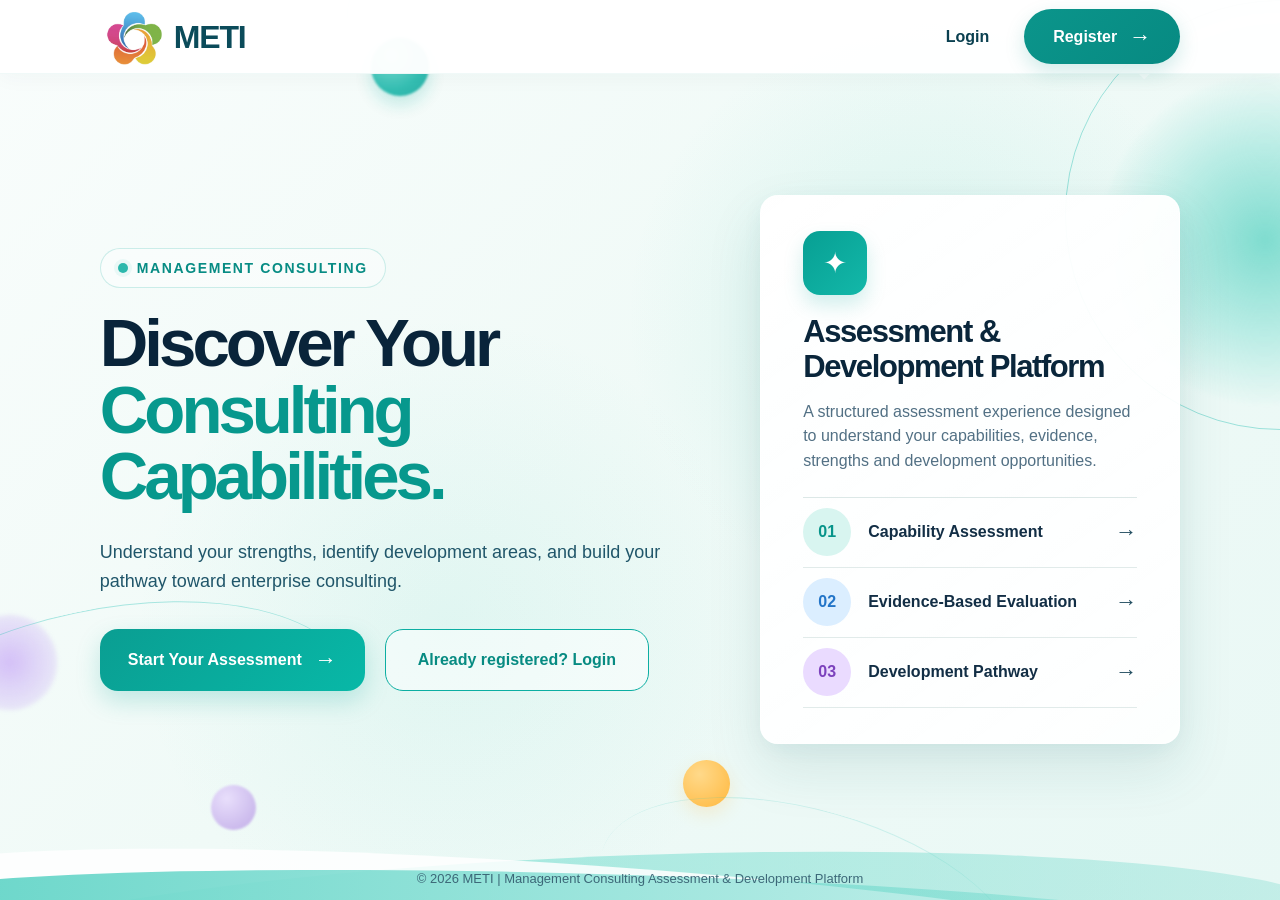
==== commit 2b2aead8: "Update MODUS Enterprise Talent Intelligence Platform" ====
--- a/frontend/index.html
+++ b/frontend/index.html
@@ -1,121 +1,2097 @@
 <!DOCTYPE html>
 <html lang="en">
+
 <head>
+
     <meta charset="UTF-8">
 
-    <meta name="viewport"
-          content="width=device-width, initial-scale=1.0">
-
-    <title>METI | Management Consulting Assessment</title>
-
-    <link rel="stylesheet" href="style.css">
+    <meta
+        name="viewport"
+        content="width=device-width, initial-scale=1.0"
+    >
+
+    <title>
+        METI | Management Consulting Assessment
+    </title>
+
+
+    <style>
+
+        /* =========================================================
+           RESET
+        ========================================================= */
+
+        * {
+            margin: 0;
+            padding: 0;
+            box-sizing: border-box;
+        }
+
+        html {
+            scroll-behavior: smooth;
+        }
+
+        body {
+            font-family:
+                "Inter",
+                "Segoe UI",
+                Arial,
+                sans-serif;
+
+            color: #09243a;
+
+            background: #f4fbf9;
+
+            overflow-x: hidden;
+        }
+
+        a {
+            text-decoration: none;
+        }
+
+
+        /* =========================================================
+           MAIN PAGE
+        ========================================================= */
+
+        .page {
+
+            min-height: 100svh;
+
+            position: relative;
+
+            overflow: hidden;
+
+            background:
+
+                radial-gradient(
+                    circle at 72% 35%,
+                    rgba(88, 211, 193, 0.16),
+                    transparent 27%
+                ),
+
+                radial-gradient(
+                    circle at 35% 70%,
+                    rgba(80, 208, 190, 0.10),
+                    transparent 30%
+                ),
+
+                linear-gradient(
+                    135deg,
+                    #f9fdfc 0%,
+                    #f0faf7 48%,
+                    #e9f8f5 100%
+                );
+        }
+
+
+        /* =========================================================
+           NAVBAR
+        ========================================================= */
+
+        .navbar {
+
+            width: 100%;
+
+            height: 74px;
+
+            background:
+                rgba(255, 255, 255, 0.97);
+
+            display: flex;
+
+            align-items: center;
+
+            justify-content: space-between;
+
+            padding:
+                0 clamp(28px, 7.8vw, 140px);
+
+            position: relative;
+
+            z-index: 50;
+
+            border-bottom:
+                1px solid
+                rgba(15, 150, 140, 0.06);
+
+            box-shadow:
+                0 4px 20px
+                rgba(8, 58, 72, 0.035);
+        }
+
+
+        /* =========================================================
+           METI LOGO + TEXT
+        ========================================================= */
+
+        .logo-area {
+
+            display: inline-flex;
+
+            align-items: center;
+
+            height: 100%;
+
+            flex-shrink: 0;
+
+            text-decoration: none;
+
+            cursor: pointer;
+        }
+
+
+        .meti-logo {
+
+            display: flex;
+
+            align-items: center;
+
+            justify-content: flex-start;
+
+            /*
+               Space between complete logo mark
+               and METI text
+            */
+            gap: 6px;
+
+            flex-shrink: 0;
+        }
+
+
+        /* =========================================================
+           COMPLETE METI LOGO MARK
+
+           Original METI_logo_exact.png contains:
+
+           [ COMPLETE LOGO MARK ][ METI ]
+
+           We show only the logo portion here.
+        ========================================================= */
+
+        .meti-mark-wrap {
+
+            /*
+               IMPORTANT:
+               Earlier 53px was cutting the green portion.
+               66px gives enough room for the complete mark.
+            */
+            width: 66px;
+
+            height: 61px;
+
+            overflow: hidden;
+
+            position: relative;
+
+            display: flex;
+
+            align-items: center;
+
+            justify-content: flex-start;
+
+            flex-shrink: 0;
+        }
+
+
+        .meti-mark {
+
+            position: absolute;
+
+            left: 0;
+
+            top: 0;
+
+            /*
+               Original image size
+            */
+            width: 171px;
+
+            height: 61px;
+
+            max-width: none;
+
+            display: block;
+
+            object-fit: contain;
+
+            object-position: left center;
+
+            flex-shrink: 0;
+
+            filter:
+                drop-shadow(
+                    0 3px 6px
+                    rgba(44, 83, 120, 0.08)
+                );
+        }
+
+
+        /* =========================================================
+           METI WORDMARK
+        ========================================================= */
+
+        .meti-text {
+
+            color: #0b4b5a;
+
+            font-size: 32px;
+
+            line-height: 1;
+
+            font-weight: 800;
+
+            letter-spacing: -1.2px;
+
+            white-space: nowrap;
+
+            display: inline-block;
+
+            /*
+               Small additional movement to right
+            */
+            transform:
+                translateX(2px);
+        }
+
+
+        /* =========================================================
+           NAV BUTTONS
+        ========================================================= */
+
+        .nav-actions {
+
+            display: flex;
+
+            align-items: center;
+
+            justify-content: flex-end;
+
+            gap: 35px;
+
+            flex-shrink: 0;
+
+            margin-left: auto;
+        }
+
+
+        .login-nav {
+
+            color: #0a4050;
+
+            font-size: 16px;
+
+            font-weight: 700;
+
+            transition:
+                color 0.25s ease;
+        }
+
+
+        .login-nav:hover {
+
+            color: #00a99d;
+        }
+
+
+        .register-nav {
+
+            display: inline-flex;
+
+            align-items: center;
+
+            justify-content: center;
+
+            gap: 12px;
+
+            min-width: 156px;
+
+            height: 55px;
+
+            padding:
+                0 26px;
+
+            border-radius: 30px;
+
+            background:
+
+                linear-gradient(
+                    135deg,
+                    #0b958b,
+                    #078a82
+                );
+
+            color: #ffffff !important;
+
+            font-size: 16px;
+
+            font-weight: 700;
+
+            white-space: nowrap;
+
+            box-shadow:
+
+                0 8px 20px
+                rgba(8, 145, 135, 0.18);
+
+            transition:
+
+                transform 0.25s ease,
+                box-shadow 0.25s ease;
+        }
+
+
+        .register-nav:hover {
+
+            transform:
+                translateY(-2px);
+
+            box-shadow:
+
+                0 12px 25px
+                rgba(8, 145, 135, 0.25);
+        }
+
+
+        .arrow {
+
+            font-size: 22px;
+
+            line-height: 1;
+        }
+
+
+        /* =========================================================
+           HERO
+        ========================================================= */
+
+        .hero {
+
+            min-height:
+                calc(100svh - 74px);
+
+            position: relative;
+
+            z-index: 2;
+
+            display: grid;
+
+            grid-template-columns:
+                minmax(0, 1.05fr)
+                minmax(420px, 0.75fr);
+
+            gap:
+                clamp(40px, 7vw, 110px);
+
+            align-items: center;
+
+            padding:
+
+                65px
+
+                clamp(28px, 7.8vw, 140px)
+
+                100px;
+        }
+
+
+        /* =========================================================
+           LEFT CONTENT
+        ========================================================= */
+
+        .hero-content {
+
+            position: relative;
+
+            z-index: 10;
+
+            max-width: 690px;
+
+            animation:
+                heroAppear 0.9s ease-out both;
+        }
+
+
+        @keyframes heroAppear {
+
+            from {
+
+                opacity: 0;
+
+                transform:
+                    translateY(22px);
+            }
+
+            to {
+
+                opacity: 1;
+
+                transform:
+                    translateY(0);
+            }
+        }
+
+
+        /* =========================================================
+           LABEL
+        ========================================================= */
+
+        .eyebrow {
+
+            display: inline-flex;
+
+            align-items: center;
+
+            gap: 9px;
+
+            padding:
+                11px 17px;
+
+            border:
+                1px solid
+                rgba(15, 170, 157, 0.20);
+
+            border-radius: 25px;
+
+            background:
+                rgba(255, 255, 255, 0.38);
+
+            color: #078c84;
+
+            font-size: 14px;
+
+            font-weight: 800;
+
+            letter-spacing: 1.6px;
+
+            margin-bottom: 22px;
+        }
+
+
+        .eyebrow-dot {
+
+            width: 10px;
+
+            height: 10px;
+
+            border-radius: 50%;
+
+            background: #2cb8ac;
+
+            box-shadow:
+
+                0 0 0 4px
+                rgba(44, 184, 172, 0.08);
+        }
+
+
+        /* =========================================================
+           HEADING
+        ========================================================= */
+
+        .hero h1 {
+
+            margin: 0;
+
+            font-size:
+                clamp(58px, 5.25vw, 82px);
+
+            line-height: 0.99;
+
+            letter-spacing: -4px;
+
+            font-weight: 800;
+
+            color: #09243a;
+        }
+
+
+        .hero h1 .teal {
+
+            display: block;
+
+            color: #07988d;
+        }
+
+
+        /* =========================================================
+           DESCRIPTION
+        ========================================================= */
+
+        .hero-description {
+
+            max-width: 650px;
+
+            margin-top: 28px;
+
+            color: #20566a;
+
+            font-size: 18px;
+
+            line-height: 1.65;
+
+            font-weight: 500;
+        }
+
+
+        /* =========================================================
+           HERO BUTTONS
+        ========================================================= */
+
+        .hero-actions {
+
+            display: flex;
+
+            align-items: center;
+
+            gap: 20px;
+
+            margin-top: 32px;
+
+            position: relative;
+
+            z-index: 15;
+
+            width: 100%;
+        }
+
+
+        .primary-btn,
+        .secondary-btn {
+
+            min-height: 62px;
+
+            display: inline-flex;
+
+            align-items: center;
+
+            justify-content: center;
+
+            border-radius: 18px;
+
+            padding:
+                0 28px;
+
+            font-size: 16px;
+
+            font-weight: 750;
+
+            white-space: nowrap;
+
+            transition:
+
+                transform 0.25s ease,
+                box-shadow 0.25s ease,
+                background 0.25s ease;
+        }
+
+
+        /* =========================================================
+           START ASSESSMENT
+        ========================================================= */
+
+        .primary-btn {
+
+            gap: 13px;
+
+            background:
+
+                linear-gradient(
+                    135deg,
+                    #0a9e92,
+                    #08b8a7
+                );
+
+            color: white;
+
+            box-shadow:
+
+                0 10px 25px
+                rgba(8, 166, 151, 0.22);
+        }
+
+
+        .primary-btn:hover {
+
+            transform:
+                translateY(-3px);
+
+            box-shadow:
+
+                0 15px 30px
+                rgba(8, 166, 151, 0.28);
+        }
+
+
+        /* =========================================================
+           LOGIN BUTTON
+        ========================================================= */
+
+        .secondary-btn {
+
+            border:
+                1.5px solid
+                #0caea2;
+
+            background:
+                rgba(255, 255, 255, 0.48);
+
+            color: #078b82;
+
+            min-width: 264px;
+        }
+
+
+        .secondary-btn:hover {
+
+            transform:
+                translateY(-3px);
+
+            background: white;
+
+            box-shadow:
+
+                0 8px 20px
+                rgba(8, 166, 151, 0.10);
+        }
+
+
+        /* =========================================================
+           RIGHT CARD
+        ========================================================= */
+
+        .platform-card {
+
+            width: 100%;
+
+            max-width: 490px;
+
+            justify-self: end;
+
+            background:
+
+                linear-gradient(
+                    145deg,
+                    rgba(255, 255, 255, 0.98),
+                    rgba(255, 255, 255, 0.90)
+                );
+
+            border-radius: 18px;
+
+            padding:
+                35px 42px;
+
+            position: relative;
+
+            z-index: 10;
+
+            box-shadow:
+
+                0 25px 55px
+                rgba(28, 104, 110, 0.12),
+
+                0 5px 20px
+                rgba(28, 104, 110, 0.05);
+
+            border:
+                1px solid
+                rgba(255, 255, 255, 0.85);
+
+            animation:
+                cardAppear 1s ease-out 0.15s both;
+        }
+
+
+        @keyframes cardAppear {
+
+            from {
+
+                opacity: 0;
+
+                transform:
+                    translateY(25px)
+                    scale(0.98);
+            }
+
+            to {
+
+                opacity: 1;
+
+                transform:
+                    translateY(0)
+                    scale(1);
+            }
+        }
+
+
+        /* =========================================================
+           CARD ICON
+        ========================================================= */
+
+        .card-icon {
+
+            width: 64px;
+
+            height: 64px;
+
+            display: flex;
+
+            align-items: center;
+
+            justify-content: center;
+
+            border-radius: 17px;
+
+            background:
+
+                linear-gradient(
+                    135deg,
+                    #079f93,
+                    #13b8a9
+                );
+
+            color: white;
+
+            font-size: 29px;
+
+            margin-bottom: 20px;
+
+            box-shadow:
+
+                0 10px 20px
+                rgba(7, 159, 147, 0.18);
+        }
+
+
+        .platform-card h2 {
+
+            font-size: 31px;
+
+            line-height: 1.12;
+
+            letter-spacing: -1.4px;
+
+            color: #0a263b;
+
+            margin-bottom: 15px;
+        }
+
+
+        .platform-card-description {
+
+            color: #527084;
+
+            font-size: 16px;
+
+            line-height: 1.55;
+
+            margin-bottom: 23px;
+        }
+
+
+        /* =========================================================
+           CARD LIST
+        ========================================================= */
+
+        .feature-list {
+
+            border-top:
+                1px solid
+                #dce8e7;
+        }
+
+
+        .feature-item {
+
+            min-height: 70px;
+
+            display: flex;
+
+            align-items: center;
+
+            gap: 17px;
+
+            border-bottom:
+                1px solid
+                #e1ebea;
+
+            transition:
+                transform 0.25s ease;
+        }
+
+
+        .feature-item:hover {
+
+            transform:
+                translateX(5px);
+        }
+
+
+        .feature-number {
+
+            width: 48px;
+
+            height: 48px;
+
+            flex:
+                0 0 48px;
+
+            display: flex;
+
+            align-items: center;
+
+            justify-content: center;
+
+            border-radius: 50%;
+
+            background:
+                #d8f5f0;
+
+            color:
+                #07948a;
+
+            font-size: 16px;
+
+            font-weight: 800;
+        }
+
+
+        .feature-item:nth-child(2)
+        .feature-number {
+
+            background:
+                #dbeeff;
+
+            color:
+                #2375c8;
+        }
+
+
+        .feature-item:nth-child(3)
+        .feature-number {
+
+            background:
+                #eadbff;
+
+            color:
+                #7c42bd;
+        }
+
+
+        .feature-name {
+
+            flex: 1;
+
+            font-size: 16px;
+
+            font-weight: 750;
+
+            color:
+                #122e45;
+        }
+
+
+        .feature-arrow {
+
+            font-size: 22px;
+
+            color:
+                #244f62;
+        }
+
+
+        /* =========================================================
+           BACKGROUND DECORATIONS
+        ========================================================= */
+
+        .decorations {
+
+            position: absolute;
+
+            inset: 0;
+
+            pointer-events: none;
+
+            overflow: hidden;
+
+            z-index: 1;
+        }
+
+
+        /* =========================================================
+           TOP TEAL BUBBLE
+        ========================================================= */
+
+        .bubble-teal {
+
+            position: absolute;
+
+            width: 58px;
+
+            height: 58px;
+
+            top: 38px;
+
+            left: 29%;
+
+            border-radius: 50%;
+
+            background:
+
+                radial-gradient(
+                    circle at 35% 30%,
+                    #75ded2,
+                    #21b9ac 60%,
+                    #0da398
+                );
+
+            filter:
+                blur(1px);
+
+            opacity: 0.9;
+
+            box-shadow:
+
+                0 8px 18px
+                rgba(9, 166, 153, 0.25);
+
+            animation:
+                floatOne 5s ease-in-out infinite;
+        }
+
+
+        @keyframes floatOne {
+
+            0%,
+            100% {
+
+                transform:
+                    translateY(0);
+            }
+
+            50% {
+
+                transform:
+                    translateY(-10px);
+            }
+        }
+
+
+        /* =========================================================
+           ORANGE BUBBLE
+        ========================================================= */
+
+        .bubble-orange {
+
+            position: absolute;
+
+            width: 47px;
+
+            height: 47px;
+
+            right: 43%;
+
+            bottom: 93px;
+
+            border-radius: 50%;
+
+            background:
+
+                radial-gradient(
+                    circle at 35% 30%,
+                    #ffd98a,
+                    #ffb83e
+                );
+
+            box-shadow:
+
+                0 7px 18px
+                rgba(255, 183, 61, 0.20);
+
+            animation:
+                floatTwo 4.5s ease-in-out infinite;
+        }
+
+
+        @keyframes floatTwo {
+
+            0%,
+            100% {
+
+                transform:
+                    translateY(0);
+            }
+
+            50% {
+
+                transform:
+                    translateY(8px);
+            }
+        }
+
+
+        /* =========================================================
+           PURPLE SMALL BUBBLE
+        ========================================================= */
+
+        .bubble-purple-small {
+
+            position: absolute;
+
+            width: 45px;
+
+            height: 45px;
+
+            left: 16.5%;
+
+            bottom: 70px;
+
+            border-radius: 50%;
+
+            background:
+
+                radial-gradient(
+                    circle at 35% 30%,
+                    #e6d1ff,
+                    #a984df
+                );
+
+            opacity: 0.65;
+
+            filter:
+                blur(1px);
+        }
+
+
+        /* =========================================================
+           PURPLE LEFT GLOW
+        ========================================================= */
+
+        .bubble-purple-big {
+
+            position: absolute;
+
+            width: 95px;
+
+            height: 95px;
+
+            left: -38px;
+
+            bottom: 190px;
+
+            border-radius: 50%;
+
+            background:
+
+                radial-gradient(
+                    circle,
+                    rgba(197, 164, 246, 0.68),
+                    rgba(196, 164, 246, 0.05)
+                );
+
+            filter:
+                blur(2px);
+        }
+
+
+        /* =========================================================
+           LARGE RIGHT TEAL GLOW
+        ========================================================= */
+
+        .right-glow {
+
+            position: absolute;
+
+            width: 330px;
+
+            height: 330px;
+
+            right: -150px;
+
+            top: 75px;
+
+            border-radius: 50%;
+
+            background:
+
+                radial-gradient(
+                    circle,
+                    rgba(70, 205, 187, 0.66) 0%,
+                    rgba(76, 210, 193, 0.32) 40%,
+                    rgba(76, 210, 193, 0) 72%
+                );
+
+            filter:
+                blur(2px);
+        }
+
+
+        /* =========================================================
+           RIGHT CURVED RING
+        ========================================================= */
+
+        .right-ring {
+
+            position: absolute;
+
+            width: 430px;
+
+            height: 430px;
+
+            right: -215px;
+
+            top: 0;
+
+            border-radius: 50%;
+
+            border:
+                1.3px solid
+                rgba(41, 190, 179, 0.42);
+        }
+
+
+        .right-ring::before {
+
+            content: "";
+
+            position: absolute;
+
+            inset: 12px;
+
+            border-radius: 50%;
+
+            border:
+                10px solid
+                rgba(255, 255, 255, 0.65);
+
+            border-left-color:
+                transparent;
+
+            border-bottom-color:
+                transparent;
+        }
+
+
+        /* =========================================================
+           BOTTOM WAVES
+        ========================================================= */
+
+        .bottom-waves {
+
+            position: absolute;
+
+            left: 0;
+
+            right: 0;
+
+            bottom: -5px;
+
+            height: 245px;
+
+            z-index: 2;
+
+            pointer-events: none;
+        }
+
+
+        .wave {
+
+            position: absolute;
+
+            left: -5%;
+
+            width: 110%;
+
+            border-radius:
+                50% 50% 0 0;
+        }
+
+
+        .wave-one {
+
+            height: 175px;
+
+            bottom: -125px;
+
+            background:
+
+                linear-gradient(
+                    100deg,
+                    rgba(113, 222, 207, 0.72),
+                    rgba(92, 209, 194, 0.25)
+                );
+
+            transform:
+                rotate(-2deg);
+        }
+
+
+        .wave-two {
+
+            height: 130px;
+
+            bottom: -94px;
+
+            background:
+                rgba(255, 255, 255, 0.86);
+
+            transform:
+                rotate(4deg)
+                translateX(-4%);
+        }
+
+
+        .wave-three {
+
+            height: 100px;
+
+            bottom: -70px;
+
+            background:
+
+                linear-gradient(
+                    90deg,
+                    rgba(56, 201, 184, 0.78),
+                    rgba(80, 211, 197, 0.20)
+                );
+
+            transform:
+                rotate(1.5deg)
+                translateX(-5%);
+        }
+
+
+        /* =========================================================
+           CURVED THIN LINES
+        ========================================================= */
+
+        .curve-line {
+
+            position: absolute;
+
+            width: 520px;
+
+            height: 250px;
+
+            border-top:
+                1.5px solid
+                rgba(47, 195, 183, 0.38);
+
+            border-radius: 50%;
+
+            transform:
+                rotate(-12deg);
+        }
+
+
+        .curve-left {
+
+            left: -160px;
+
+            bottom: 40px;
+        }
+
+
+        .curve-top {
+
+            width: 350px;
+
+            height: 160px;
+
+            top: -85px;
+
+            left: 27%;
+
+            transform:
+                rotate(-8deg);
+        }
+
+
+        .curve-bottom-right {
+
+            width: 430px;
+
+            height: 200px;
+
+            right: 20%;
+
+            bottom: -110px;
+
+            transform:
+                rotate(16deg);
+
+            border-color:
+                rgba(47, 195, 183, 0.18);
+        }
+
+
+        /* =========================================================
+           FOOTER
+        ========================================================= */
+
+        .footer {
+
+            position: absolute;
+
+            z-index: 12;
+
+            bottom: 14px;
+
+            left: 50%;
+
+            transform:
+                translateX(-50%);
+
+            width: max-content;
+
+            max-width: 90%;
+
+            color:
+                #3c6878;
+
+            font-size: 13px;
+
+            text-align: center;
+
+            white-space: nowrap;
+        }
+
+
+        /* =========================================================
+           1150px
+        ========================================================= */
+
+        @media (max-width: 1150px) {
+
+            .navbar {
+
+                padding-left: 5%;
+
+                padding-right: 5%;
+            }
+
+
+            .hero {
+
+                padding-left: 5%;
+
+                padding-right: 5%;
+
+                gap: 45px;
+            }
+
+
+            .hero h1 {
+
+                font-size:
+                    clamp(
+                        50px,
+                        5vw,
+                        70px
+                    );
+            }
+
+
+            .platform-card {
+
+                padding:
+                    30px;
+            }
+
+        }
+
+
+        /* =========================================================
+           900px
+        ========================================================= */
+
+        @media (max-width: 900px) {
+
+            .navbar {
+
+                height: 70px;
+            }
+
+
+            /* Responsive logo */
+
+            .meti-logo {
+
+                gap: 12px;
+            }
+
+
+            .meti-mark-wrap {
+
+                width: 58px;
+
+                height: 56px;
+            }
+
+
+            .meti-mark {
+
+                width: 157px;
+
+                height: 56px;
+            }
+
+
+            .meti-text {
+
+                font-size: 29px;
+            }
+
+
+            .register-nav {
+
+                min-width: 125px;
+
+                height: 48px;
+
+                padding:
+                    0 20px;
+            }
+
+
+            .nav-actions {
+
+                gap: 20px;
+            }
+
+
+            /* Hero becomes one column */
+
+            .hero {
+
+                min-height: auto;
+
+                grid-template-columns:
+                    1fr;
+
+                padding:
+                    55px 7%
+                    120px;
+
+                gap: 60px;
+            }
+
+
+            .hero-content {
+
+                max-width: 700px;
+            }
+
+
+            .platform-card {
+
+                justify-self: center;
+
+                max-width: 600px;
+            }
+
+
+            .footer {
+
+                position: relative;
+
+                bottom: auto;
+
+                margin:
+                    -75px auto
+                    20px;
+
+                transform: none;
+
+                white-space: normal;
+            }
+
+
+            .bottom-waves {
+
+                height: 190px;
+            }
+
+        }
+
+
+        /* =========================================================
+           600px MOBILE
+        ========================================================= */
+
+        @media (max-width: 600px) {
+
+            .navbar {
+
+                padding:
+                    0 20px;
+
+                height: 65px;
+            }
+
+
+            .login-nav {
+
+                display: none;
+            }
+
+
+            .meti-logo {
+
+                gap: 10px;
+            }
+
+
+            .meti-mark-wrap {
+
+                width: 50px;
+
+                height: 49px;
+            }
+
+
+            .meti-mark {
+
+                width: 137px;
+
+                height: 49px;
+            }
+
+
+            .meti-text {
+
+                font-size: 26px;
+
+                letter-spacing: -0.8px;
+            }
+
+
+            .register-nav {
+
+                min-width: 110px;
+
+                height: 44px;
+
+                padding:
+                    0 17px;
+
+                font-size: 14px;
+            }
+
+
+            .hero {
+
+                padding:
+                    45px 22px
+                    110px;
+            }
+
+
+            .eyebrow {
+
+                font-size: 11px;
+
+                letter-spacing: 1px;
+            }
+
+
+            .hero h1 {
+
+                font-size:
+                    clamp(
+                        47px,
+                        13vw,
+                        65px
+                    );
+
+                letter-spacing:
+                    -2.5px;
+            }
+
+
+            .hero-description {
+
+                font-size: 16px;
+            }
+
+
+            /* Buttons stack only on mobile */
+
+            .hero-actions {
+
+                flex-direction:
+                    column;
+
+                align-items:
+                    stretch;
+
+                width: 100%;
+            }
+
+
+            .primary-btn,
+            .secondary-btn {
+
+                width: 100%;
+
+                min-width: 0;
+            }
+
+
+            .platform-card {
+
+                padding:
+                    28px 24px;
+
+                border-radius:
+                    17px;
+            }
+
+
+            .platform-card h2 {
+
+                font-size: 27px;
+            }
+
+
+            .feature-name {
+
+                font-size: 14px;
+            }
+
+
+            .feature-number {
+
+                width: 42px;
+
+                height: 42px;
+
+                flex-basis: 42px;
+            }
+
+
+            .bubble-teal {
+
+                left: 70%;
+            }
+
+
+            .right-ring {
+
+                right: -260px;
+            }
+
+
+            .right-glow {
+
+                right: -220px;
+            }
+
+        }
+
+
+        /* =========================================================
+           VERY SMALL MOBILE
+        ========================================================= */
+
+        @media (max-width: 400px) {
+
+            .meti-logo {
+
+                gap: 8px;
+            }
+
+
+            .meti-mark-wrap {
+
+                width: 45px;
+
+                height: 44px;
+            }
+
+
+            .meti-mark {
+
+                width: 124px;
+
+                height: 44px;
+            }
+
+
+            .meti-text {
+
+                font-size: 24px;
+            }
+
+
+            .register-nav {
+
+                min-width: 100px;
+
+                padding:
+                    0 13px;
+            }
+
+
+            .hero h1 {
+
+                font-size: 45px;
+            }
+
+        }
+
+    </style>
+
 </head>
 
+
 <body>
 
-    <!-- Navigation -->
-    <nav class="navbar">
-
-        <div class="logo">
-            METI
-        </div>
-
-        <div class="nav-links">
-            <a href="login.html">Login</a>
-            <a href="register.html" class="nav-button">
+
+<div class="page">
+
+
+    <!-- =====================================================
+         NAVBAR
+    ====================================================== -->
+
+    <header class="navbar">
+
+
+        <!-- =================================================
+             METI LOGO
+
+             Original PNG contains:
+             [ COMPLETE LOGO MARK ][ METI ]
+
+             We display only the complete logo mark
+             and use separate METI text.
+        ================================================== -->
+
+        <a
+            href="index.html"
+            class="logo-area"
+            aria-label="METI Home"
+        >
+
+            <div class="meti-logo">
+
+                <!-- Complete logo mark -->
+
+                <div class="meti-mark-wrap">
+
+                    <img
+                        src="METI_logo_exact.png"
+                        alt="METI Logo"
+                        class="meti-mark"
+                    >
+
+                </div>
+
+
+                <!-- Separate METI text -->
+
+                <span class="meti-text">
+                    METI
+                </span>
+
+            </div>
+
+        </a>
+
+
+        <!-- =================================================
+             NAV ACTIONS
+        ================================================== -->
+
+        <nav class="nav-actions">
+
+
+            <a
+                href="login.html"
+                class="login-nav"
+            >
+                Login
+            </a>
+
+
+            <a
+                href="register.html"
+                class="register-nav"
+            >
+
                 Register
+
+                <span class="arrow">
+                    →
+                </span>
+
             </a>
-        </div>
-
-    </nav>
-
-
-    <!-- Hero Section -->
+
+        </nav>
+
+    </header>
+
+
+
+    <!-- =====================================================
+         BACKGROUND DECORATIONS
+    ====================================================== -->
+
+    <div class="decorations">
+
+
+        <div class="bubble-teal"></div>
+
+        <div class="bubble-orange"></div>
+
+        <div class="bubble-purple-small"></div>
+
+        <div class="bubble-purple-big"></div>
+
+        <div class="right-glow"></div>
+
+        <div class="right-ring"></div>
+
+        <div class="curve-line curve-left"></div>
+
+        <div class="curve-line curve-top"></div>
+
+        <div class="curve-line curve-bottom-right"></div>
+
+
+    </div>
+
+
+
+    <!-- =====================================================
+         HERO
+    ====================================================== -->
+
     <main class="hero">
 
+
+        <!-- =================================================
+             LEFT CONTENT
+        ================================================== -->
+
         <section class="hero-content">
 
-            <p class="eyebrow">
+
+            <div class="eyebrow">
+
+                <span class="eyebrow-dot"></span>
+
                 MANAGEMENT CONSULTING
-            </p>
+
+            </div>
+
+
 
             <h1>
-                Discover Your<br>
-                Consulting Capabilities.
+
+                Discover Your
+
+                <span class="teal">
+                    Consulting
+                </span>
+
+                <span class="teal">
+                    Capabilities.
+                </span>
+
             </h1>
 
+
+
             <p class="hero-description">
+
                 Understand your strengths, identify development
                 areas, and build your pathway toward enterprise
                 consulting.
+
             </p>
 
-            <div class="hero-buttons">
-
-                <a href="register.html" class="primary-button">
+
+
+            <!-- =================================================
+                 HERO BUTTONS
+            ================================================== -->
+
+            <div class="hero-actions">
+
+
+                <a
+                    href="register.html"
+                    class="primary-btn"
+                >
+
                     Start Your Assessment
+
+                    <span class="arrow">
+                        →
+                    </span>
+
                 </a>
 
-                <a href="login.html" class="secondary-button">
+
+
+                <a
+                    href="login.html"
+                    class="secondary-btn"
+                >
+
                     Already registered? Login
+
                 </a>
 
+
             </div>
 
+
         </section>
 
 
-        <!-- Right side information -->
-        <section class="hero-card">
+
+        <!-- =================================================
+             RIGHT PLATFORM CARD
+        ================================================== -->
+
+        <section class="platform-card">
+
 
             <div class="card-icon">
                 ✦
             </div>
 
+
+
             <h2>
-                Assessment &<br>
+
+                Assessment &amp;<br>
+
                 Development Platform
+
             </h2>
 
-            <p>
-                A structured assessment experience designed
-                to understand your capabilities, evidence,
-                strengths and development opportunities.
+
+
+            <p class="platform-card-description">
+
+                A structured assessment experience designed to
+                understand your capabilities, evidence, strengths
+                and development opportunities.
+
             </p>
 
-            <div class="card-items">
-
-                <div>
-                    <strong>01</strong>
-                    <span>Capability Assessment</span>
+
+
+            <div class="feature-list">
+
+
+                <!-- Feature 01 -->
+
+                <div class="feature-item">
+
+                    <div class="feature-number">
+                        01
+                    </div>
+
+                    <div class="feature-name">
+                        Capability Assessment
+                    </div>
+
+                    <div class="feature-arrow">
+                        →
+                    </div>
+
                 </div>
 
-                <div>
-                    <strong>02</strong>
-                    <span>Evidence-Based Evaluation</span>
+
+
+                <!-- Feature 02 -->
+
+                <div class="feature-item">
+
+                    <div class="feature-number">
+                        02
+                    </div>
+
+                    <div class="feature-name">
+                        Evidence-Based Evaluation
+                    </div>
+
+                    <div class="feature-arrow">
+                        →
+                    </div>
+
                 </div>
 
-                <div>
-                    <strong>03</strong>
-                    <span>Development Pathway</span>
+
+
+                <!-- Feature 03 -->
+
+                <div class="feature-item">
+
+                    <div class="feature-number">
+                        03
+                    </div>
+
+                    <div class="feature-name">
+                        Development Pathway
+                    </div>
+
+                    <div class="feature-arrow">
+                        →
+                    </div>
+
                 </div>
 
+
             </div>
 
+
         </section>
 
+
     </main>
 
 
-    <!-- Footer -->
-    <footer>
-
-        <p>
-            © 2026 METI | Management Consulting
-            Assessment & Development Platform
-        </p>
+
+    <!-- =====================================================
+         BOTTOM WAVES
+    ====================================================== -->
+
+    <div class="bottom-waves">
+
+
+        <div class="wave wave-one"></div>
+
+        <div class="wave wave-two"></div>
+
+        <div class="wave wave-three"></div>
+
+
+    </div>
+
+
+
+    <!-- =====================================================
+         FOOTER
+    ====================================================== -->
+
+    <footer class="footer">
+
+        © 2026 METI |
+        Management Consulting Assessment &amp;
+        Development Platform
 
     </footer>
 
+
+</div>
+
+
 </body>
+
 </html>
